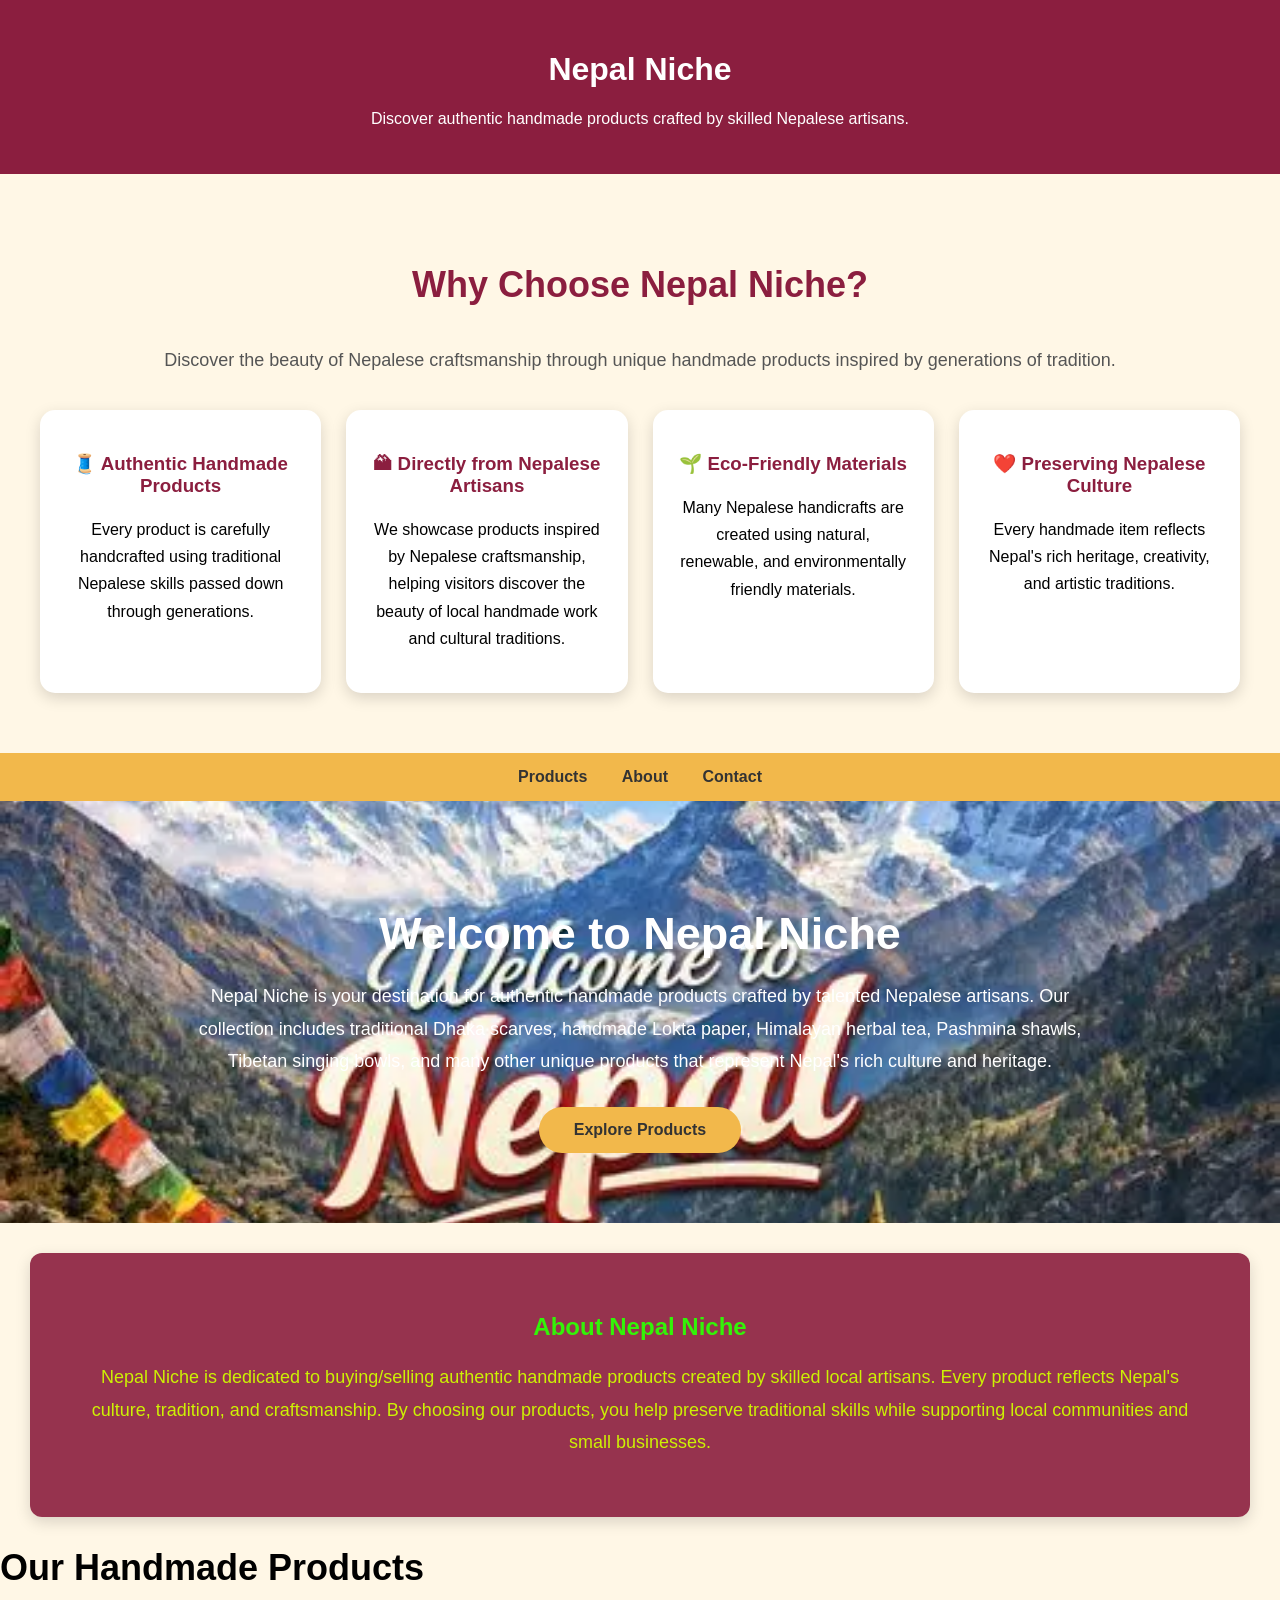
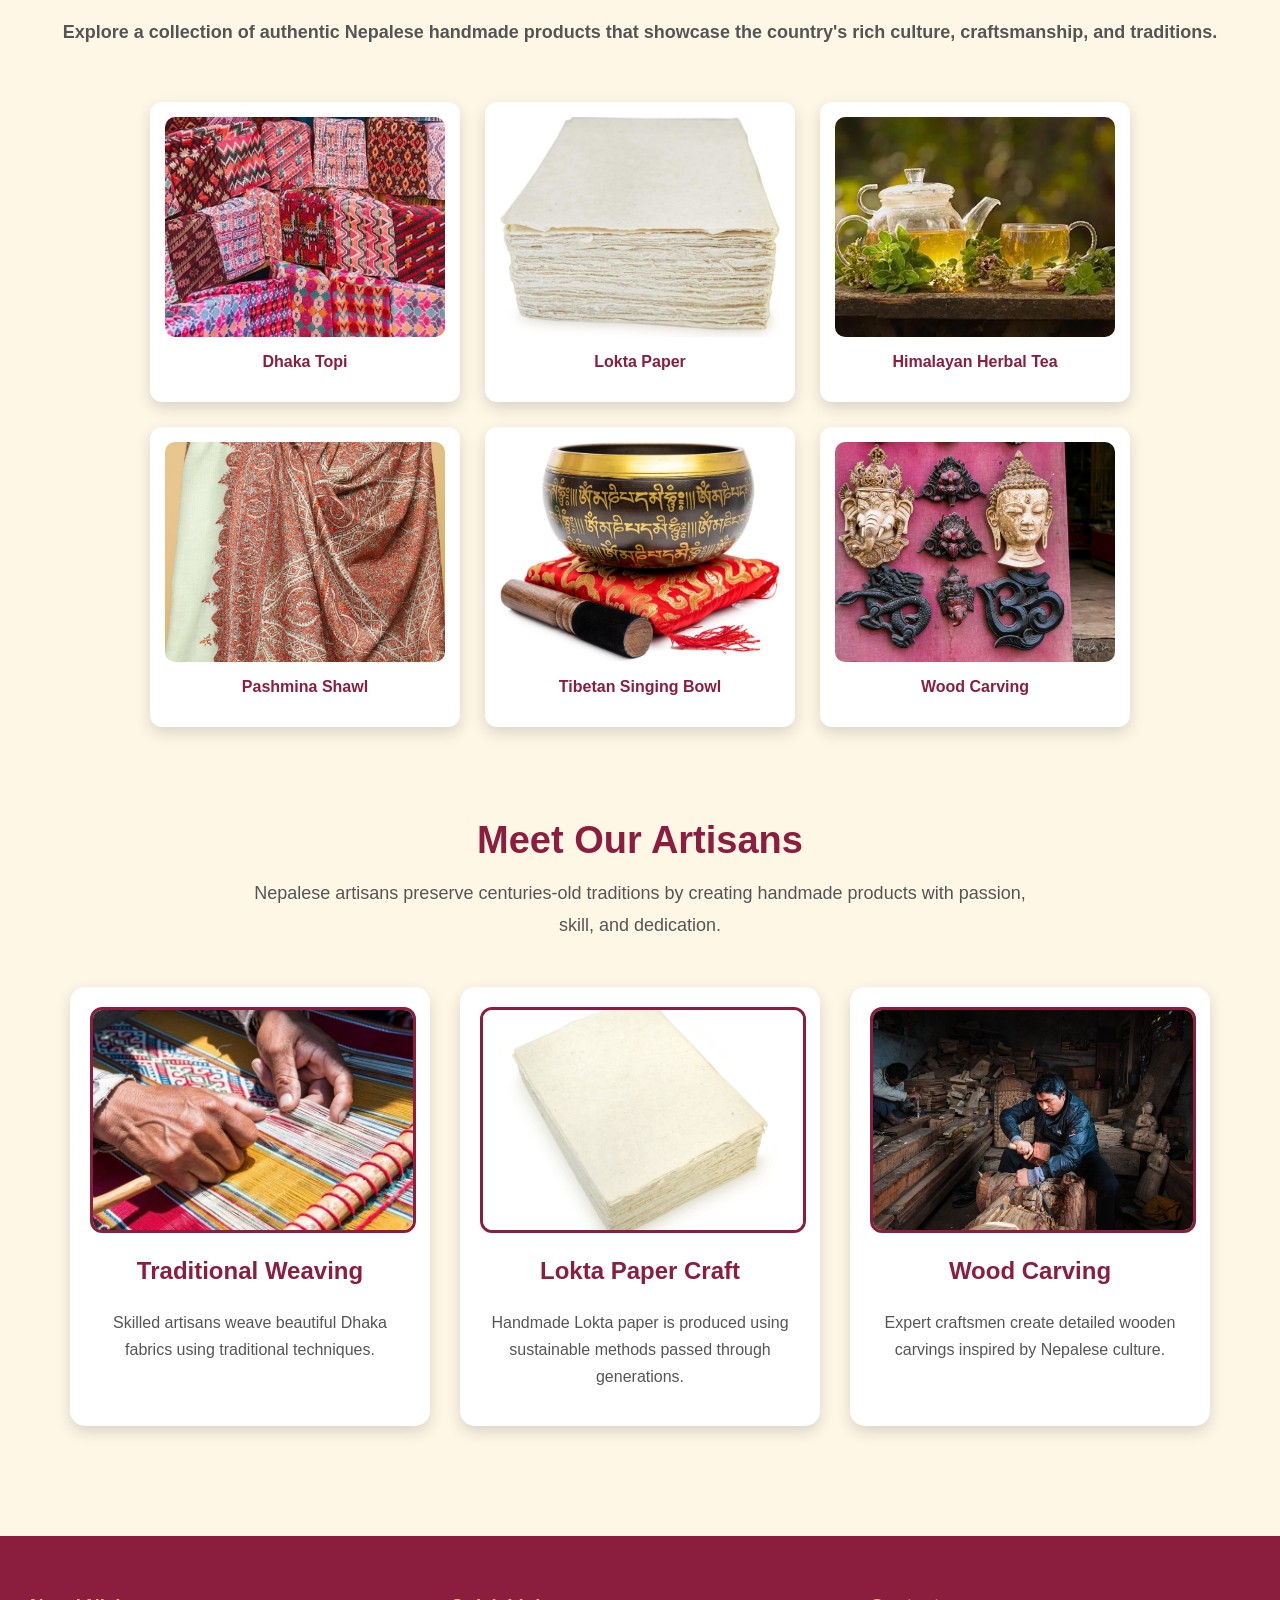
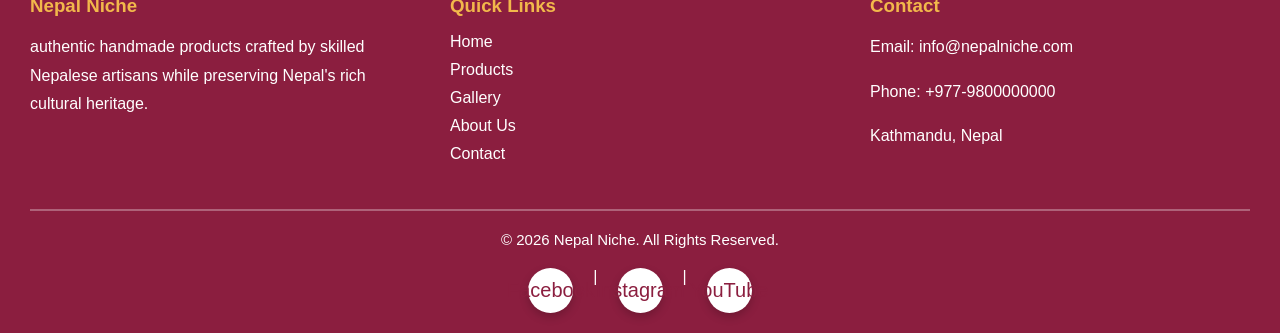
==== index.html @ 4e7a1657 "First version of Nepal Niche website" ====
<!-- Group Members: Adhikari Samir (M26W0842)
 Sunil Chaulagain (M26W)
 Babin Poudel(M26W)
 Sandip Poudel(M26W)
-->


<!DOCTYPE html>
<html lang="en">
<head>
  <meta charset="UTF-8">
  <meta name="viewport" content="width=device-width, initial-scale=1.0">
  <title> Niche Nepal |Explore Our Handmade Collection</title>
  <link rel="stylesheet" href="style.css">
</head>
<body>

  <header>

    <h1>Nepal Niche</h1>

    <p>
        Discover authentic handmade products crafted by skilled Nepalese artisans.
    </p>

</header>
<section class="why-choose">

    <h2>Why Choose Nepal Niche?</h2>

<p class="subtitle">
    Discover the beauty of Nepalese craftsmanship through unique handmade products inspired by generations of tradition.
</p>

    <div class="features">

        <div class="feature-card">
            <h3>🧵 Authentic Handmade Products</h3>
            <p>
                Every product is carefully handcrafted using traditional
                Nepalese skills passed down through generations.
            </p>
        </div>

        <div class="feature-card">
            <h3>🏔 Directly from Nepalese Artisans</h3>
            <p>
                We showcase products inspired by Nepalese craftsmanship,
                helping visitors discover the beauty of local handmade work
                and cultural traditions.
            </p>
        </div>

        <div class="feature-card">
            <h3>🌱 Eco-Friendly Materials</h3>
            <p>
                Many Nepalese handicrafts are created using natural,
                renewable, and environmentally friendly materials.
            </p>
        </div>

        <div class="feature-card">
            <h3>❤️ Preserving Nepalese Culture</h3>
            <p>
                Every handmade item reflects Nepal's rich heritage,
                creativity, and artistic traditions.
            </p>
        </div>

    </div>

</section>

  <nav>
    <a href="#products">Products</a>
    <a href="#about">About</a>
    <a href="#contact">Contact</a>
  </nav>
  <section class="hero">

    <div class="hero-text">
        <h1>Welcome to Nepal Niche</h1>

        <p>
            Nepal Niche is your destination for authentic handmade products
            crafted by talented Nepalese artisans. Our collection includes
            traditional Dhaka scarves, handmade Lokta paper, Himalayan herbal
            tea, Pashmina shawls, Tibetan singing bowls, and many other unique
            products that represent Nepal's rich culture and heritage.
        </p>

        <a href="#gallery" class="btn">Explore Products</a>

    </div>

</section>
<section class="about">

    <h2>About Nepal Niche</h2>

    <p>
        Nepal Niche is dedicated to buying/selling authentic handmade products
        created by skilled local artisans. Every product reflects Nepal's
        culture, tradition, and craftsmanship. By choosing our products,
        you help preserve traditional skills while supporting local
        communities and small businesses.
    </p>

</section>
  <section id="gallery">
    <h2><section class="products">

    <h2>Our Handmade Products</h2>

    <p class="subtitle">
        Explore a collection of authentic Nepalese handmade products that showcase the country's rich culture, craftsmanship, and traditions.
    </p>

    <!-- Product Cards -->

</section>
</h2>

    <div class="gallery">

       <div class="gallery">

    <div class="gallery-item">
        <img src="images/dhaka topi.jpg" alt="Dhaka Topi">
        <p>Dhaka Topi</p>
    </div>

    <div class="gallery-item">
        <img src="images/Lokta.jpg" alt="Lokta Paper">
        <p>Lokta Paper</p>
    </div>

    <div class="gallery-item">
        <img src="images/tea.jpg" alt="Herbal Tea">
        <p>Himalayan Herbal Tea</p>
    </div>

    <div class="gallery-item">
        <img src="images/pasmina.jpg" alt="Pashmina Shawl">
        <p>Pashmina Shawl</p>
    </div>

    <div class="gallery-item">
        <img src="images/bowl.jpg" alt="Singing Bowl">
        <p>Tibetan Singing Bowl</p>
    </div>

    <div class="gallery-item">
        <img src="images/wood.jpg" alt="Wood Carving">
        <p>Wood Carving</p>
    </div>

</div>

    </div>
</section>
<section class="artisans">

    <h2>Meet Our Artisans</h2>

    <p class="subtitle">
        Nepalese artisans preserve centuries-old traditions by creating handmade products with passion, skill, and dedication.
    </p>

    <div class="artisan-container">

        <div class="artisan-card">
           <img src="images/weaving.jpg" alt="Nepalese Artisan">
            <h3>Traditional Weaving</h3>
            <p>Skilled artisans weave beautiful Dhaka fabrics using traditional techniques.</p>
        </div>

        <div class="artisan-card">
            <img src="images/lokta1.jpg" alt="Lokta Paper Maker">
            <h3>Lokta Paper Craft</h3>
            <p>Handmade Lokta paper is produced using sustainable methods passed through generations.</p>
        </div>

        <div class="artisan-card">
            <img src="images/crafting1.jpg" alt="Wood Carving">
            <h3>Wood Carving</h3>
            <p>Expert craftsmen create detailed wooden carvings inspired by Nepalese culture.</p>
        </div>

    </div>

</section>
<footer>

    <div class="footer-container">

        <div class="footer-section">
            <h3>Nepal Niche</h3>
            <p>
                authentic handmade products crafted by skilled
                Nepalese artisans while preserving Nepal's rich cultural
                heritage.
            </p>
        </div>

        <div class="footer-section">
            <h3>Quick Links</h3>

            <ul>
                <li><a href="index.html">Home</a></li>
                <li><a href="products.html">Products</a></li>
                <li><a href="gallery.html">Gallery</a></li>
                <li><a href="about.html">About Us</a></li>
                <li><a href="contact.html">Contact</a></li>
            </ul>

        </div>

        <div class="footer-section">
            <h3>Contact</h3>

            <p>Email: info@nepalniche.com</p>
            <p>Phone: +977-9800000000</p>
            <p>Kathmandu, Nepal</p>

        </div>

    </div>

    <hr>

    <p class="copyright">
        © 2026 Nepal Niche. All Rights Reserved.
    </p>
    <div class="social-icons">
    <a href="#">Facebook</a> |
    <a href="#">Instagram</a> |
    <a href="#">YouTube</a>
</div>

</footer>

</body>
</html>
---- style.css ----
body {
  margin: 0;
  font-family: Arial, sans-serif;
  background-color: #fff7e6;
}

header {
  background-color: #8b1e3f;
  color: white;
  text-align: center;
  padding: 30px;
}

nav {
  background-color: #f2b84b;
  text-align: center;
  padding: 15px;
}

nav a {
  color: #333333;
  margin: 15px;
  text-decoration: none;
  font-weight: bold;
}
.gallery {
    display: flex;
    flex-wrap: wrap;
    justify-content: center;
    gap: 25px;
    margin-top: 20px;
}

.gallery-item {
    width: 280px;
    background: white;
    border-radius: 12px;
    padding: 15px;
    text-align: center;
    box-shadow: 0 6px 15px rgba(0,0,0,0.15);
    transition: transform 0.3s;
}

.gallery-item:hover {
    transform: translateY(-8px);
}

.gallery-item img {

    width: 100%;
    height: 220px;
    object-fit: cover;
    border-radius: 10px;
    object-fit: cover;

}

.gallery-item p {
    margin-top: 12px;
    font-weight: bold;
    color: #8b1e3f;
}
/* ================= FOOTER ================= */

footer{
    background:#8b1e3f;
    color:white;
    margin-top:50px;
    padding:40px 30px 20px;
}

.footer-container{
    display:flex;
    justify-content:space-between;
    flex-wrap:wrap;
    gap:40px;
}

.footer-section{
    flex:1;
    min-width:250px;
}

.footer-section h3{
    color:#f2b84b;
    margin-bottom:15px;
}

.footer-section p{
    line-height:1.8;
}

.footer-section ul{
    list-style:none;
    padding:0;
}

.footer-section ul li{
    margin-bottom:10px;
}

.footer-section ul li a{
    color:white;
    text-decoration:none;
}

.footer-section ul li a:hover{
    color:#f2b84b;
}

footer hr{
    border:1px solid rgba(255,255,255,.3);
    margin:30px 0 20px;
}

.copyright{
    text-align:center;
    font-size:15px;
}
/* Social Icons */

.social-icons{
    margin-top:20px;
    display:flex;
    justify-content:center;
    gap:20px;
}

.social-icons a{
    width:45px;
    height:45px;
    background:white;
    color:#8b1e3f;
    display:flex;
    align-items:center;
    justify-content:center;
    border-radius:50%;
    text-decoration:none;
    font-size:20px;
    box-shadow:0 4px 10px rgba(0,0,0,0.2);
    transition:0.3s ease;
}

.social-icons a:hover{
    background:#f2b84b;
    color:white;
    transform:translateY(-5px) scale(1.1);
}
.about{
    background-color:rgba(139,30,63,.9);
    background-size:cover;
    background-position:center;
    color:rgb(205, 241, 4);
    margin:30px;
    padding:40px;
    border-radius:12px;
    text-align:center;
    box-shadow:0 5px 15px rgba(0,0,0,.15);
}

.about h2{
    color:#33f308;
    margin-bottom:20px;
}

.about p{
    font-size:18px;
    line-height:1.8;
}
.hero{
    background-image: url('images/nepal.jpg');
    background-size: cover;
    background-position: center;
    color:white;
    text-align:center;
    padding:70px 30px;
}

.hero h1{
    font-size:45px;
    margin-bottom:20px;
}

.hero p{
    width:75%;
    margin:auto;
    line-height:1.8;
    font-size:18px;
}

.btn{
    display:inline-block;
    margin-top:30px;
    padding:14px 35px;
    background:#f2b84b;
    color:#333;
    text-decoration:none;
    border-radius:30px;
    font-weight:bold;
    transition:0.3s;
}

.btn:hover{
    background:white;
    color:#8b1e3f;
}
/* WHY CHOOSE */

.why-choose{

    padding:60px 40px;
    text-align:center;
    background:#fff7e6;

}

.why-choose h2{

    color:#8b1e3f;
    font-size:36px;
    margin-bottom:40px;

}

.features{

    display:grid;
    grid-template-columns:repeat(auto-fit,minmax(250px,1fr));
    gap:25px;

}

.feature-card{

    background:white;
    padding:25px;
    border-radius:15px;
    box-shadow:0 5px 15px rgba(0,0,0,.15);
    transition:.3s;

}

.feature-card:hover{

    transform:translateY(-8px);

}

.feature-card h3{

    color:#8b1e3f;

}

.feature-card p{

    line-height:1.7;

}
.subtitle{
    text-align: center;
    color: #555;
    font-size: 18px;
    margin-bottom: 35px;
    line-height: 1.6;
}
/* ===========================
   MEET OUR ARTISANS
=========================== */

.artisans {
    background-color: #fff7e6;
    padding: 60px 40px;
    text-align: center;
}

.artisans h2 {
    font-size: 38px;
    color: #8b1e3f;
    margin-bottom: 15px;
}

.artisans .subtitle {
    font-size: 18px;
    color: #555;
    max-width: 800px;
    margin: 0 auto 45px;
    line-height: 1.8;
}

.artisan-container {
    display: flex;
    justify-content: center;
    flex-wrap: wrap;
    gap: 30px;
}

.artisan-card {
    background: #ffffff;
    width: 320px;
    border-radius: 15px;
    padding: 20px;
    box-shadow: 0 6px 15px rgba(0, 0, 0, 0.15);
    transition: 0.3s ease;
}

.artisan-card:hover {
    transform: translateY(-8px);
    box-shadow: 0 10px 25px rgba(0, 0, 0, 0.25);
}

.artisan-card img {
    width: 100%;
    height: 220px;
    object-fit: cover;
    border-radius: 12px;
    border: 3px solid #8b1e3f;
}

.artisan-card h3 {
    margin-top: 20px;
    color: #8b1e3f;
    font-size: 24px;
}

.artisan-card p {
    margin-top: 12px;
    color: #555;
    line-height: 1.7;
    font-size: 16px;
}
.artisan-card img{

    .gallery-item img[src*="pasmina"] {
    object-fit: contain;
    background: white;
    }

.artisan-card {
    height: auto;
}

.artisan-card img {
    width:100%;
    height:220px;
    object-fit:cover;
    border-radius:10px;
    border:3px solid #8b1e3f;
}
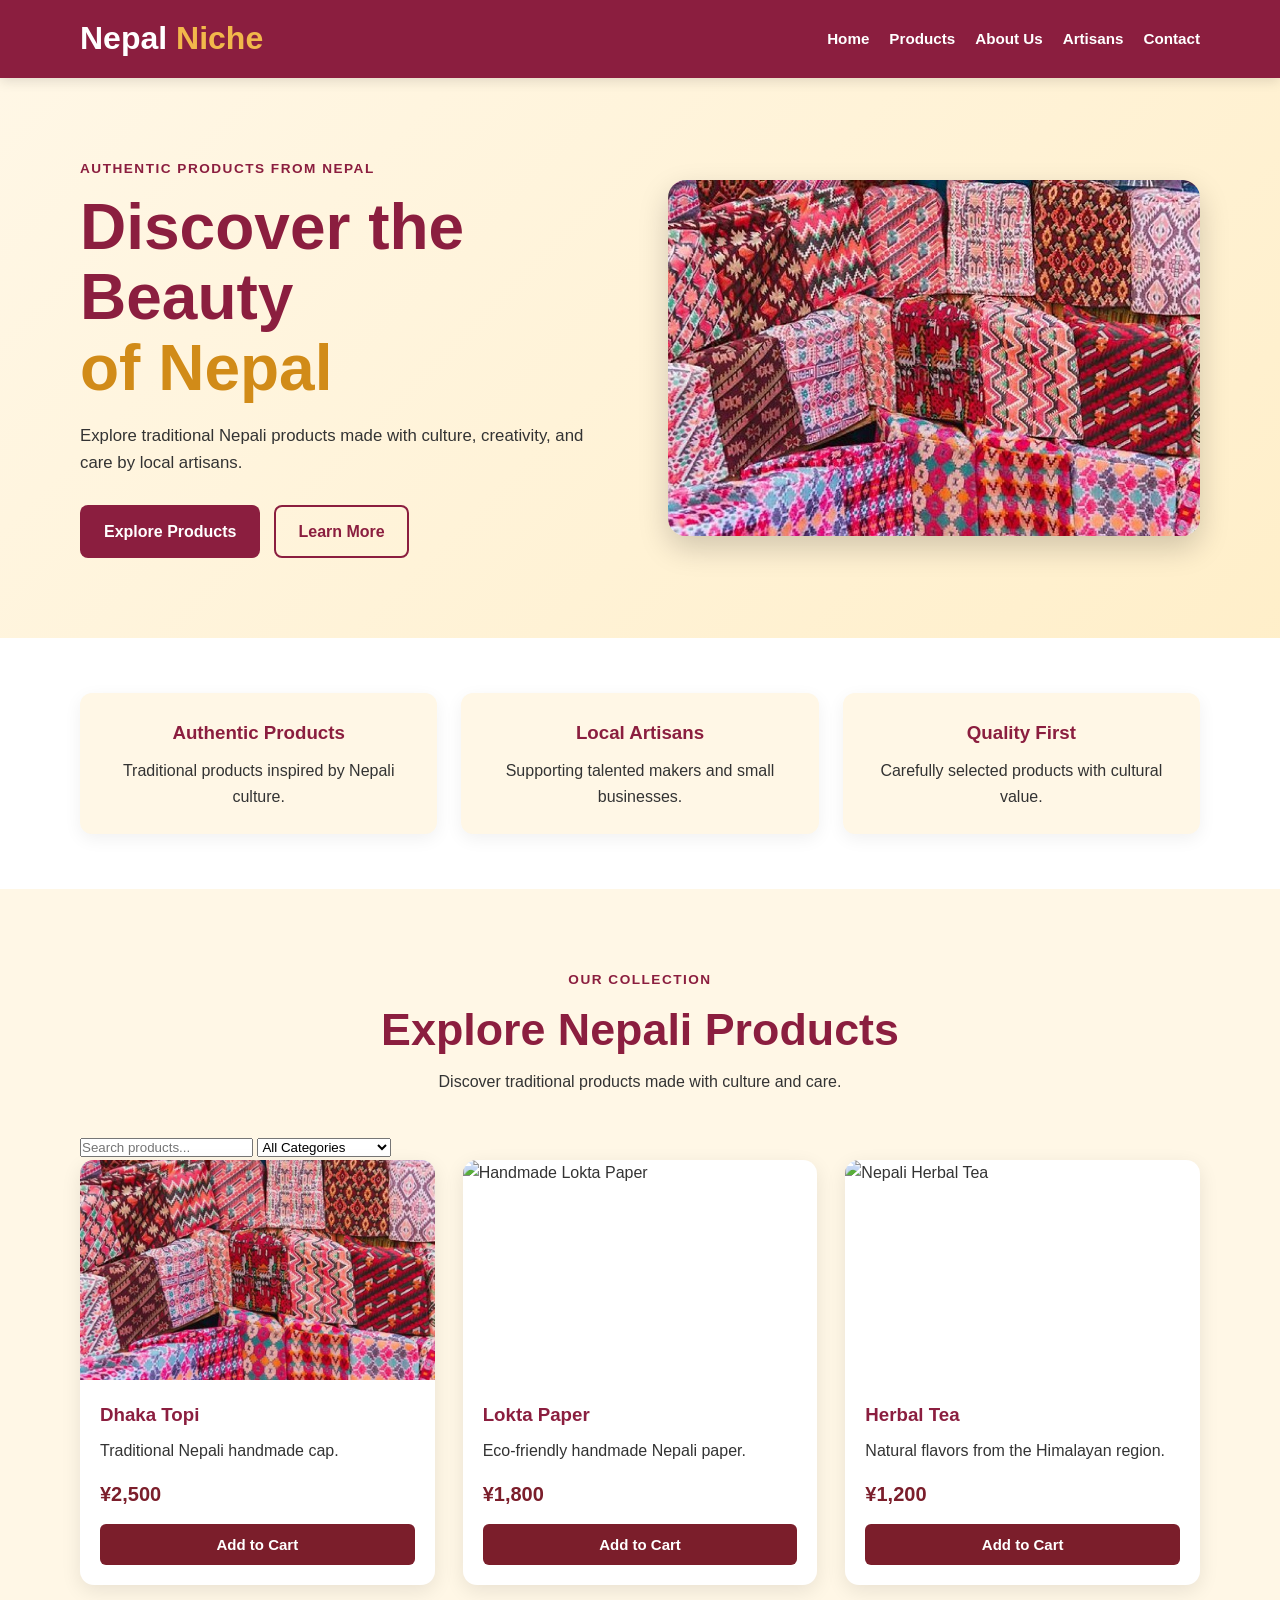
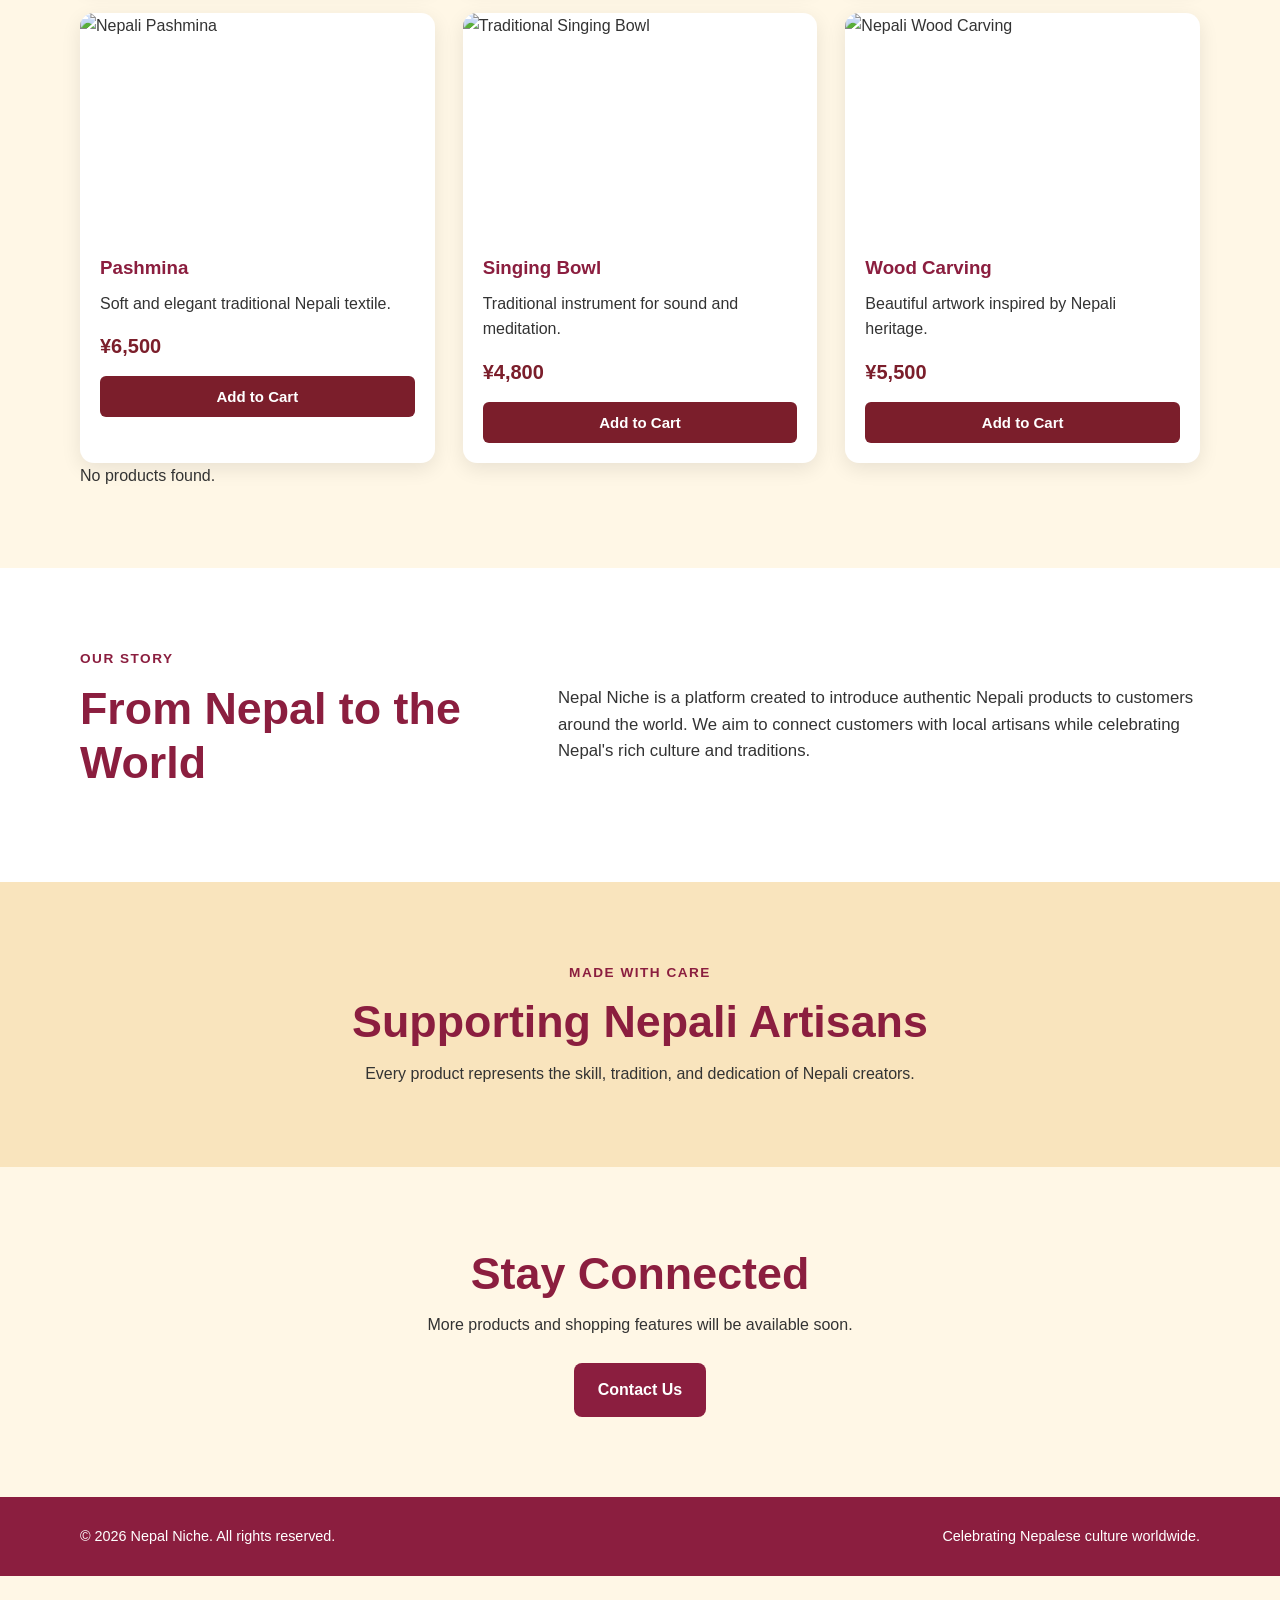
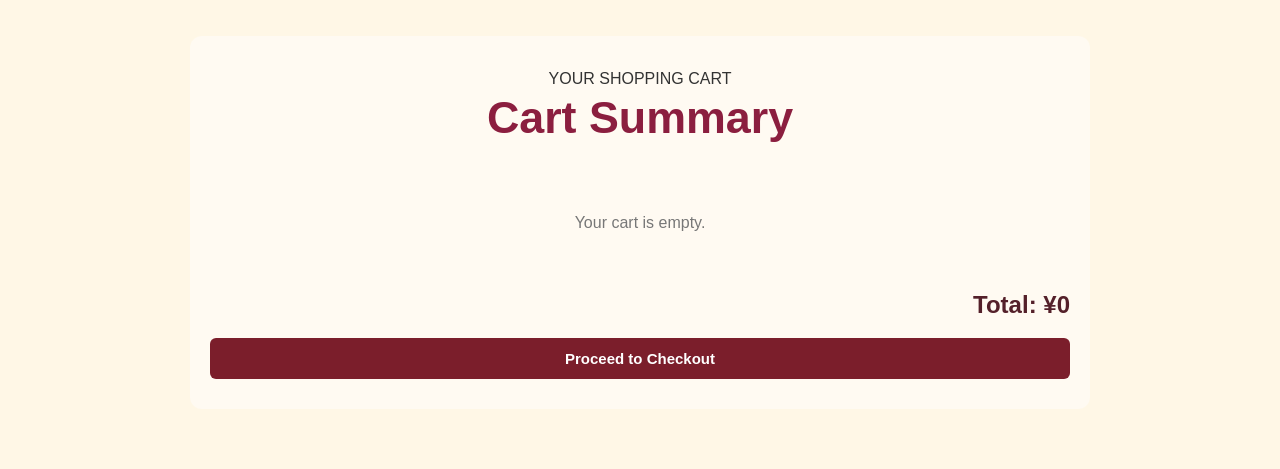
==== commit c315b507: "Save current Nepal Niche full-stack preparation and website prototype" ====
--- a/index.html
+++ b/index.html
@@ -1,244 +1,301 @@
-<!-- Group Members: Adhikari Samir (M26W0842)
- Sunil Chaulagain (M26W)
- Babin Poudel(M26W)
- Sandip Poudel(M26W)
--->
-
-
 <!DOCTYPE html>
 <html lang="en">
 <head>
-  <meta charset="UTF-8">
-  <meta name="viewport" content="width=device-width, initial-scale=1.0">
-  <title> Niche Nepal |Explore Our Handmade Collection</title>
-  <link rel="stylesheet" href="style.css">
+    <meta charset="UTF-8">
+    <meta name="viewport" content="width=device-width, initial-scale=1.0">
+
+    <title>Nepal Niche | Authentic Nepali Products</title>
+
+    <link rel="stylesheet" href="style.css">
 </head>
+
 <body>
 
-  <header>
-
-    <h1>Nepal Niche</h1>
-
-    <p>
-        Discover authentic handmade products crafted by skilled Nepalese artisans.
-    </p>
-
-</header>
-<section class="why-choose">
-
-    <h2>Why Choose Nepal Niche?</h2>
-
-<p class="subtitle">
-    Discover the beauty of Nepalese craftsmanship through unique handmade products inspired by generations of tradition.
-</p>
-
-    <div class="features">
-
-        <div class="feature-card">
-            <h3>🧵 Authentic Handmade Products</h3>
-            <p>
-                Every product is carefully handcrafted using traditional
-                Nepalese skills passed down through generations.
-            </p>
-        </div>
-
-        <div class="feature-card">
-            <h3>🏔 Directly from Nepalese Artisans</h3>
-            <p>
-                We showcase products inspired by Nepalese craftsmanship,
-                helping visitors discover the beauty of local handmade work
-                and cultural traditions.
-            </p>
-        </div>
-
-        <div class="feature-card">
-            <h3>🌱 Eco-Friendly Materials</h3>
-            <p>
-                Many Nepalese handicrafts are created using natural,
-                renewable, and environmentally friendly materials.
-            </p>
-        </div>
-
-        <div class="feature-card">
-            <h3>❤️ Preserving Nepalese Culture</h3>
-            <p>
-                Every handmade item reflects Nepal's rich heritage,
-                creativity, and artistic traditions.
-            </p>
-        </div>
-
-    </div>
-
-</section>
-
-  <nav>
-    <a href="#products">Products</a>
-    <a href="#about">About</a>
-    <a href="#contact">Contact</a>
-  </nav>
-  <section class="hero">
-
-    <div class="hero-text">
-        <h1>Welcome to Nepal Niche</h1>
-
-        <p>
-            Nepal Niche is your destination for authentic handmade products
-            crafted by talented Nepalese artisans. Our collection includes
-            traditional Dhaka scarves, handmade Lokta paper, Himalayan herbal
-            tea, Pashmina shawls, Tibetan singing bowls, and many other unique
-            products that represent Nepal's rich culture and heritage.
+    <!-- Header -->
+    <header class="site-header">
+        <div class="container header-content">
+
+            <a href="#home" class="logo">
+                Nepal <span>Niche</span>
+            </a>
+
+            <nav class="navbar">
+                <a href="#home">Home</a>
+                <a href="#products">Products</a>
+                <a href="#about">About Us</a>
+                <a href="#artisans">Artisans</a>
+                <a href="#contact">Contact</a>
+            </nav>
+
+        </div>
+    </header>
+
+    <!-- Hero Section -->
+    <section id="home" class="hero">
+        <div class="container hero-content">
+
+            <div class="hero-text">
+                <p class="eyebrow">Authentic Products From Nepal</p>
+
+                <h1>
+                    Discover the Beauty
+                    <span>of Nepal</span>
+                </h1>
+
+                <p>
+                    Explore traditional Nepali products made with culture,
+                    creativity, and care by local artisans.
+                </p>
+
+                <div class="hero-buttons">
+                    <a href="#products" class="btn primary-btn">
+                        Explore Products
+                    </a>
+
+                    <a href="#about" class="btn secondary-btn">
+                        Learn More
+                    </a>
+                </div>
+            </div>
+
+            <div class="hero-image">
+                <img src="images/dhaka topi.jpg" alt="Traditional Nepali Dhaka Topi">
+            </div>
+
+        </div>
+    </section>
+
+    <!-- Why Choose Us -->
+    <section class="features">
+        <div class="container features-grid">
+
+            <div class="feature-card">
+                <h3>Authentic Products</h3>
+                <p>Traditional products inspired by Nepali culture.</p>
+            </div>
+
+            <div class="feature-card">
+                <h3>Local Artisans</h3>
+                <p>Supporting talented makers and small businesses.</p>
+            </div>
+
+            <div class="feature-card">
+                <h3>Quality First</h3>
+                <p>Carefully selected products with cultural value.</p>
+            </div>
+
+        </div>
+    </section>
+
+    <!-- Products -->
+<section id="products" class="products-section">
+    <div class="container">
+
+        <div class="section-heading">
+            <p class="eyebrow">Our Collection</p>
+            <h2>Explore Nepali Products</h2>
+            <p>Discover traditional products made with culture and care.</p>
+        </div>
+
+        <div class="product-controls">
+            <input
+                type="search"
+                id="productSearch"
+                placeholder="Search products..."
+                aria-label="Search products"
+            >
+
+            <select id="categoryFilter" aria-label="Filter products by category">
+                <option value="all">All Categories</option>
+                <option value="fashion">Fashion</option>
+                <option value="paper">Paper & Stationery</option>
+                <option value="food">Food & Tea</option>
+                <option value="spiritual">Spiritual</option>
+                <option value="art">Art & Craft</option>
+            </select>
+        </div>
+
+        <div class="products-grid" id="productsGrid">
+
+            <article class="product-card" data-name="dhaka topi" data-category="fashion">
+                <img src="images/dhaka topi.jpg" alt="Traditional Nepali Dhaka Topi">
+                <div class="product-info">
+                    <h3>Dhaka Topi</h3>
+                    <p>Traditional Nepali handmade cap.</p>
+                    <strong class="price">¥2,500</strong>
+                    <button class="add-cart-btn"
+                            data-name="Dhaka Topi"
+                            data-price="2500">
+                        Add to Cart
+                    </button>
+                </div>
+            </article>
+
+            <article class="product-card" data-name="lokta paper" data-category="paper">
+                <img src="images/lokta paper.jpg" alt="Handmade Lokta Paper">
+                <div class="product-info">
+                    <h3>Lokta Paper</h3>
+                    <p>Eco-friendly handmade Nepali paper.</p>
+                    <strong class="price">¥1,800</strong>
+                    <button class="add-cart-btn"
+                            data-name="Lokta Paper"
+                            data-price="1800">
+                        Add to Cart
+                    </button>
+                </div>
+            </article>
+
+            <article class="product-card" data-name="herbal tea" data-category="food">
+                <img src="images/herbal tea.jpg" alt="Nepali Herbal Tea">
+                <div class="product-info">
+                    <h3>Herbal Tea</h3>
+                    <p>Natural flavors from the Himalayan region.</p>
+                    <strong class="price">¥1,200</strong>
+                    <button class="add-cart-btn"
+                            data-name="Herbal Tea"
+                            data-price="1200">
+                        Add to Cart
+                    </button>
+                </div>
+            </article>
+
+            <article class="product-card" data-name="pashmina" data-category="fashion">
+                <img src="images/pashmina.jpg" alt="Nepali Pashmina">
+                <div class="product-info">
+                    <h3>Pashmina</h3>
+                    <p>Soft and elegant traditional Nepali textile.</p>
+                    <strong class="price">¥6,500</strong>
+                    <button class="add-cart-btn"
+                            data-name="Pashmina"
+                            data-price="6500">
+                        Add to Cart
+                    </button>
+                </div>
+            </article>
+
+            <article class="product-card" data-name="singing bowl" data-category="spiritual">
+                <img src="images/singing bowl.jpg" alt="Traditional Singing Bowl">
+                <div class="product-info">
+                    <h3>Singing Bowl</h3>
+                    <p>Traditional instrument for sound and meditation.</p>
+                    <strong class="price">¥4,800</strong>
+                    <button class="add-cart-btn"
+                            data-name="Singing Bowl"
+                            data-price="4800">
+                        Add to Cart
+                    </button>
+                </div>
+            </article>
+
+            <article class="product-card" data-name="wood carving" data-category="art">
+                <img src="images/wood carving.jpg" alt="Nepali Wood Carving">
+                <div class="product-info">
+                    <h3>Wood Carving</h3>
+                    <p>Beautiful artwork inspired by Nepali heritage.</p>
+                    <strong class="price">¥5,500</strong>
+                    <button class="add-cart-btn"
+                            data-name="Wood Carving"
+                            data-price="5500">
+                        Add to Cart
+                    </button>
+                </div>
+            </article>
+
+        </div>
+
+        <p id="noProductsMessage" class="no-products-message">
+            No products found.
         </p>
-
-        <a href="#gallery" class="btn">Explore Products</a>
-
-    </div>
-
-</section>
-<section class="about">
-
-    <h2>About Nepal Niche</h2>
-
-    <p>
-        Nepal Niche is dedicated to buying/selling authentic handmade products
-        created by skilled local artisans. Every product reflects Nepal's
-        culture, tradition, and craftsmanship. By choosing our products,
-        you help preserve traditional skills while supporting local
-        communities and small businesses.
-    </p>
-
-</section>
-  <section id="gallery">
-    <h2><section class="products">
-
-    <h2>Our Handmade Products</h2>
-
-    <p class="subtitle">
-        Explore a collection of authentic Nepalese handmade products that showcase the country's rich culture, craftsmanship, and traditions.
-    </p>
-
-    <!-- Product Cards -->
-
-</section>
-</h2>
-
-    <div class="gallery">
-
-       <div class="gallery">
-
-    <div class="gallery-item">
-        <img src="images/dhaka topi.jpg" alt="Dhaka Topi">
-        <p>Dhaka Topi</p>
-    </div>
-
-    <div class="gallery-item">
-        <img src="images/Lokta.jpg" alt="Lokta Paper">
-        <p>Lokta Paper</p>
-    </div>
-
-    <div class="gallery-item">
-        <img src="images/tea.jpg" alt="Herbal Tea">
-        <p>Himalayan Herbal Tea</p>
-    </div>
-
-    <div class="gallery-item">
-        <img src="images/pasmina.jpg" alt="Pashmina Shawl">
-        <p>Pashmina Shawl</p>
-    </div>
-
-    <div class="gallery-item">
-        <img src="images/bowl.jpg" alt="Singing Bowl">
-        <p>Tibetan Singing Bowl</p>
-    </div>
-
-    <div class="gallery-item">
-        <img src="images/wood.jpg" alt="Wood Carving">
-        <p>Wood Carving</p>
-    </div>
-
-</div>
 
     </div>
 </section>
-<section class="artisans">
-
-    <h2>Meet Our Artisans</h2>
-
-    <p class="subtitle">
-        Nepalese artisans preserve centuries-old traditions by creating handmade products with passion, skill, and dedication.
-    </p>
-
-    <div class="artisan-container">
-
-        <div class="artisan-card">
-           <img src="images/weaving.jpg" alt="Nepalese Artisan">
-            <h3>Traditional Weaving</h3>
-            <p>Skilled artisans weave beautiful Dhaka fabrics using traditional techniques.</p>
-        </div>
-
-        <div class="artisan-card">
-            <img src="images/lokta1.jpg" alt="Lokta Paper Maker">
-            <h3>Lokta Paper Craft</h3>
-            <p>Handmade Lokta paper is produced using sustainable methods passed through generations.</p>
-        </div>
-
-        <div class="artisan-card">
-            <img src="images/crafting1.jpg" alt="Wood Carving">
-            <h3>Wood Carving</h3>
-            <p>Expert craftsmen create detailed wooden carvings inspired by Nepalese culture.</p>
-        </div>
-
+
+<!-- About -->
+    <section id="about" class="about-section">
+        <div class="container about-content">
+
+            <div>
+                <p class="eyebrow">Our Story</p>
+                <h2>From Nepal to the World</h2>
+            </div>
+
+            <p>
+                Nepal Niche is a platform created to introduce authentic
+                Nepali products to customers around the world. We aim to
+                connect customers with local artisans while celebrating
+                Nepal's rich culture and traditions.
+            </p>
+
+        </div>
+    </section>
+
+    <!-- Artisans -->
+    <section id="artisans" class="artisans-section">
+        <div class="container section-heading">
+
+            <p class="eyebrow">Made With Care</p>
+
+            <h2>Supporting Nepali Artisans</h2>
+
+            <p>
+                Every product represents the skill, tradition, and dedication
+                of Nepali creators.
+            </p>
+
+        </div>
+    </section>
+
+    <!-- Contact -->
+    <section id="contact" class="contact-section">
+        <div class="container">
+
+            <h2>Stay Connected</h2>
+
+            <p>
+                More products and shopping features will be available soon.
+            </p>
+
+            <a href="mailto:hello@nepalniche.com" class="btn primary-btn">
+                Contact Us
+            </a>
+
+        </div>
+    </section>
+
+    <!-- Footer -->
+    <footer class="site-footer">
+        <div class="container footer-content">
+
+            <p>
+                © 2026 Nepal Niche. All rights reserved.
+            </p>
+
+            <p>
+                Celebrating Nepalese culture worldwide.
+            </p>
+
+        </div>
+    </footer>
+
+
+<section class="cart-section" id="cart">
+    <div class="section-heading">
+        <p class="section-label">YOUR SHOPPING CART</p>
+        <h2>Cart Summary</h2>
     </div>
 
+    <div id="cart-items">
+        <p class="empty-cart">Your cart is empty.</p>
+    </div>
+
+    <div class="cart-summary">
+        <h3>Total: <span id="cart-total">¥0</span></h3>
+        <button id="checkout-btn" class="checkout-btn">
+            Proceed to Checkout
+        </button>
+    </div>
 </section>
-<footer>
-
-    <div class="footer-container">
-
-        <div class="footer-section">
-            <h3>Nepal Niche</h3>
-            <p>
-                authentic handmade products crafted by skilled
-                Nepalese artisans while preserving Nepal's rich cultural
-                heritage.
-            </p>
-        </div>
-
-        <div class="footer-section">
-            <h3>Quick Links</h3>
-
-            <ul>
-                <li><a href="index.html">Home</a></li>
-                <li><a href="products.html">Products</a></li>
-                <li><a href="gallery.html">Gallery</a></li>
-                <li><a href="about.html">About Us</a></li>
-                <li><a href="contact.html">Contact</a></li>
-            </ul>
-
-        </div>
-
-        <div class="footer-section">
-            <h3>Contact</h3>
-
-            <p>Email: info@nepalniche.com</p>
-            <p>Phone: +977-9800000000</p>
-            <p>Kathmandu, Nepal</p>
-
-        </div>
-
-    </div>
-
-    <hr>
-
-    <p class="copyright">
-        © 2026 Nepal Niche. All Rights Reserved.
-    </p>
-    <div class="social-icons">
-    <a href="#">Facebook</a> |
-    <a href="#">Instagram</a> |
-    <a href="#">YouTube</a>
-</div>
-
-</footer>
-
+
+<script src="script.js"></script>
 </body>
 </html>
--- a/style.css
+++ b/style.css
@@ -1,349 +1,656 @@
+/* =========================
+   Global Settings
+========================= */
+
+* {
+    margin: 0;
+    padding: 0;
+    box-sizing: border-box;
+}
+
+html {
+    scroll-behavior: smooth;
+    scroll-padding-top: 90px;
+}
+
 body {
-  margin: 0;
-  font-family: Arial, sans-serif;
-  background-color: #fff7e6;
-}
-
-header {
-  background-color: #8b1e3f;
-  color: white;
-  text-align: center;
-  padding: 30px;
-}
-
-nav {
-  background-color: #f2b84b;
-  text-align: center;
-  padding: 15px;
-}
-
-nav a {
-  color: #333333;
-  margin: 15px;
-  text-decoration: none;
-  font-weight: bold;
-}
-.gallery {
+    font-family: Arial, Helvetica, sans-serif;
+    background: #fff7e6;
+    color: #333;
+    line-height: 1.6;
+    overflow-x: hidden;
+}
+
+img {
+    display: block;
+    max-width: 100%;
+}
+
+a {
+    color: inherit;
+    text-decoration: none;
+}
+
+.container {
+    width: min(1120px, 92%);
+    margin: 0 auto;
+}
+
+/* =========================
+   Header
+========================= */
+
+.site-header {
+    position: sticky;
+    top: 0;
+    z-index: 1000;
+    background: #8b1e3f;
+    color: white;
+    box-shadow: 0 3px 12px rgba(0, 0, 0, 0.12);
+}
+
+.header-content {
+    min-height: 78px;
+    display: flex;
+    align-items: center;
+    justify-content: space-between;
+    gap: 25px;
+}
+
+.logo {
+    font-size: clamp(1.4rem, 3vw, 2rem);
+    font-weight: 800;
+    white-space: nowrap;
+}
+
+.logo span {
+    color: #f2b84b;
+}
+
+.navbar {
+    display: flex;
+    align-items: center;
+    justify-content: flex-end;
+    flex-wrap: wrap;
+    gap: 20px;
+}
+
+.navbar a {
+    font-size: 0.95rem;
+    font-weight: 600;
+    transition: color 0.25s ease;
+}
+
+.navbar a:hover {
+    color: #f2b84b;
+}
+
+/* =========================
+   Hero
+========================= */
+
+.hero {
+    padding: 80px 0;
+    background:
+        linear-gradient(
+            135deg,
+            rgba(255, 247, 230, 0.96),
+            rgba(255, 238, 199, 0.92)
+        );
+}
+
+.hero-content {
+    display: grid;
+    grid-template-columns: 1fr 1fr;
+    align-items: center;
+    gap: 55px;
+}
+
+.eyebrow {
+    margin-bottom: 12px;
+    color: #8b1e3f;
+    font-size: 0.85rem;
+    font-weight: 800;
+    letter-spacing: 1.5px;
+    text-transform: uppercase;
+}
+
+.hero h1 {
+    margin-bottom: 20px;
+    color: #8b1e3f;
+    font-size: clamp(2.2rem, 5vw, 4.5rem);
+    line-height: 1.1;
+}
+
+.hero h1 span {
+    display: block;
+    color: #d18b18;
+}
+
+.hero p:not(.eyebrow) {
+    max-width: 520px;
+    margin-bottom: 28px;
+    font-size: 1.05rem;
+}
+
+.hero-buttons {
     display: flex;
     flex-wrap: wrap;
-    justify-content: center;
-    gap: 25px;
-    margin-top: 20px;
-}
-
-.gallery-item {
-    width: 280px;
+    gap: 14px;
+}
+
+.btn {
+    display: inline-block;
+    padding: 12px 22px;
+    border: 2px solid transparent;
+    border-radius: 8px;
+    font-weight: 700;
+    text-align: center;
+    transition:
+        transform 0.25s ease,
+        background 0.25s ease,
+        color 0.25s ease;
+}
+
+.btn:hover {
+    transform: translateY(-3px);
+}
+
+.primary-btn {
+    background: #8b1e3f;
+    color: white;
+}
+
+.primary-btn:hover {
+    background: #6f1631;
+}
+
+.secondary-btn {
+    border-color: #8b1e3f;
+    color: #8b1e3f;
+}
+
+.secondary-btn:hover {
+    background: #8b1e3f;
+    color: white;
+}
+
+.hero-image img {
+    width: 100%;
+    max-height: 460px;
+    object-fit: cover;
+    border-radius: 18px;
+    box-shadow: 0 12px 30px rgba(0, 0, 0, 0.18);
+}
+
+/* =========================
+   Features
+========================= */
+
+.features {
+    padding: 55px 0;
     background: white;
+}
+
+.features-grid {
+    display: grid;
+    grid-template-columns: repeat(3, 1fr);
+    gap: 24px;
+}
+
+.feature-card {
+    padding: 25px;
     border-radius: 12px;
-    padding: 15px;
+    background: #fff7e6;
     text-align: center;
-    box-shadow: 0 6px 15px rgba(0,0,0,0.15);
-    transition: transform 0.3s;
-}
-
-.gallery-item:hover {
-    transform: translateY(-8px);
-}
-
-.gallery-item img {
-
+    box-shadow: 0 5px 18px rgba(0, 0, 0, 0.06);
+}
+
+.feature-card h3 {
+    margin-bottom: 10px;
+    color: #8b1e3f;
+}
+
+/* =========================
+   Sections
+========================= */
+
+.products-section,
+.about-section,
+.artisans-section,
+.contact-section {
+    padding: 80px 0;
+}
+
+.section-heading {
+    margin-bottom: 40px;
+    text-align: center;
+}
+
+.section-heading h2,
+.about-section h2,
+.contact-section h2 {
+    margin-bottom: 12px;
+    color: #8b1e3f;
+    font-size: clamp(1.8rem, 4vw, 2.8rem);
+    line-height: 1.2;
+}
+
+/* =========================
+   Products
+========================= */
+
+.products-section {
+    background: #fff7e6;
+}
+
+.products-grid {
+    display: grid;
+    grid-template-columns: repeat(3, 1fr);
+    gap: 28px;
+}
+
+.product-card {
+    overflow: hidden;
+    border-radius: 14px;
+    background: white;
+    box-shadow: 0 6px 20px rgba(0, 0, 0, 0.09);
+    transition:
+        transform 0.25s ease,
+        box-shadow 0.25s ease;
+}
+
+.product-card:hover {
+    transform: translateY(-6px);
+    box-shadow: 0 12px 28px rgba(0, 0, 0, 0.14);
+}
+
+.product-card img {
     width: 100%;
     height: 220px;
     object-fit: cover;
-    border-radius: 10px;
-    object-fit: cover;
-
-}
-
-.gallery-item p {
-    margin-top: 12px;
-    font-weight: bold;
+}
+
+.product-info {
+    padding: 20px;
+}
+
+.product-info h3 {
+    margin-bottom: 8px;
     color: #8b1e3f;
 }
-/* ================= FOOTER ================= */
-
-footer{
-    background:#8b1e3f;
-    color:white;
-    margin-top:50px;
-    padding:40px 30px 20px;
-}
-
-.footer-container{
-    display:flex;
-    justify-content:space-between;
-    flex-wrap:wrap;
-    gap:40px;
-}
-
-.footer-section{
-    flex:1;
-    min-width:250px;
-}
-
-.footer-section h3{
-    color:#f2b84b;
-    margin-bottom:15px;
-}
-
-.footer-section p{
-    line-height:1.8;
-}
-
-.footer-section ul{
-    list-style:none;
-    padding:0;
-}
-
-.footer-section ul li{
-    margin-bottom:10px;
-}
-
-.footer-section ul li a{
-    color:white;
-    text-decoration:none;
-}
-
-.footer-section ul li a:hover{
-    color:#f2b84b;
-}
-
-footer hr{
-    border:1px solid rgba(255,255,255,.3);
-    margin:30px 0 20px;
-}
-
-.copyright{
-    text-align:center;
-    font-size:15px;
-}
-/* Social Icons */
-
-.social-icons{
-    margin-top:20px;
-    display:flex;
-    justify-content:center;
-    gap:20px;
-}
-
-.social-icons a{
-    width:45px;
-    height:45px;
-    background:white;
-    color:#8b1e3f;
-    display:flex;
-    align-items:center;
-    justify-content:center;
-    border-radius:50%;
-    text-decoration:none;
-    font-size:20px;
-    box-shadow:0 4px 10px rgba(0,0,0,0.2);
-    transition:0.3s ease;
-}
-
-.social-icons a:hover{
-    background:#f2b84b;
-    color:white;
-    transform:translateY(-5px) scale(1.1);
-}
-.about{
-    background-color:rgba(139,30,63,.9);
-    background-size:cover;
-    background-position:center;
-    color:rgb(205, 241, 4);
-    margin:30px;
-    padding:40px;
-    border-radius:12px;
-    text-align:center;
-    box-shadow:0 5px 15px rgba(0,0,0,.15);
-}
-
-.about h2{
-    color:#33f308;
-    margin-bottom:20px;
-}
-
-.about p{
-    font-size:18px;
-    line-height:1.8;
-}
-.hero{
-    background-image: url('images/nepal.jpg');
-    background-size: cover;
-    background-position: center;
-    color:white;
-    text-align:center;
-    padding:70px 30px;
-}
-
-.hero h1{
-    font-size:45px;
-    margin-bottom:20px;
-}
-
-.hero p{
-    width:75%;
-    margin:auto;
-    line-height:1.8;
-    font-size:18px;
-}
-
-.btn{
-    display:inline-block;
-    margin-top:30px;
-    padding:14px 35px;
-    background:#f2b84b;
-    color:#333;
-    text-decoration:none;
-    border-radius:30px;
-    font-weight:bold;
-    transition:0.3s;
-}
-
-.btn:hover{
-    background:white;
-    color:#8b1e3f;
-}
-/* WHY CHOOSE */
-
-.why-choose{
-
-    padding:60px 40px;
-    text-align:center;
-    background:#fff7e6;
-
-}
-
-.why-choose h2{
-
-    color:#8b1e3f;
-    font-size:36px;
-    margin-bottom:40px;
-
-}
-
-.features{
-
-    display:grid;
-    grid-template-columns:repeat(auto-fit,minmax(250px,1fr));
-    gap:25px;
-
-}
-
-.feature-card{
-
-    background:white;
-    padding:25px;
-    border-radius:15px;
-    box-shadow:0 5px 15px rgba(0,0,0,.15);
-    transition:.3s;
-
-}
-
-.feature-card:hover{
-
-    transform:translateY(-8px);
-
-}
-
-.feature-card h3{
-
-    color:#8b1e3f;
-
-}
-
-.feature-card p{
-
-    line-height:1.7;
-
-}
-.subtitle{
+
+.product-info p {
+    margin-bottom: 14px;
+}
+
+.product-label {
+    display: inline-block;
+    padding: 5px 10px;
+    border-radius: 20px;
+    background: #f2b84b;
+    color: #4b2b00;
+    font-size: 0.8rem;
+    font-weight: 700;
+}
+
+/* =========================
+   About
+========================= */
+
+.about-section {
+    background: white;
+}
+
+.about-content {
+    display: grid;
+    grid-template-columns: 0.8fr 1.2fr;
+    align-items: center;
+    gap: 50px;
+}
+
+.about-content p:last-child {
+    font-size: 1.05rem;
+}
+
+/* =========================
+   Artisans
+========================= */
+
+.artisans-section {
+    background: #f9e4bd;
     text-align: center;
-    color: #555;
-    font-size: 18px;
-    margin-bottom: 35px;
-    line-height: 1.6;
-}
-/* ===========================
-   MEET OUR ARTISANS
-=========================== */
-
-.artisans {
-    background-color: #fff7e6;
-    padding: 60px 40px;
+}
+
+.artisans-section .section-heading {
+    margin-bottom: 0;
+}
+
+/* =========================
+   Contact
+========================= */
+
+.contact-section {
+    background: #fff7e6;
     text-align: center;
 }
 
-.artisans h2 {
-    font-size: 38px;
-    color: #8b1e3f;
-    margin-bottom: 15px;
-}
-
-.artisans .subtitle {
-    font-size: 18px;
-    color: #555;
-    max-width: 800px;
-    margin: 0 auto 45px;
-    line-height: 1.8;
-}
-
-.artisan-container {
+.contact-section p {
+    margin-bottom: 25px;
+}
+
+/* =========================
+   Footer
+========================= */
+
+.site-footer {
+    padding: 28px 0;
+    background: #8b1e3f;
+    color: white;
+}
+
+.footer-content {
     display: flex;
-    justify-content: center;
-    flex-wrap: wrap;
-    gap: 30px;
-}
-
-.artisan-card {
-    background: #ffffff;
-    width: 320px;
-    border-radius: 15px;
-    padding: 20px;
-    box-shadow: 0 6px 15px rgba(0, 0, 0, 0.15);
-    transition: 0.3s ease;
-}
-
-.artisan-card:hover {
-    transform: translateY(-8px);
-    box-shadow: 0 10px 25px rgba(0, 0, 0, 0.25);
-}
-
-.artisan-card img {
-    width: 100%;
-    height: 220px;
-    object-fit: cover;
-    border-radius: 12px;
-    border: 3px solid #8b1e3f;
-}
-
-.artisan-card h3 {
-    margin-top: 20px;
-    color: #8b1e3f;
-    font-size: 24px;
-}
-
-.artisan-card p {
-    margin-top: 12px;
-    color: #555;
-    line-height: 1.7;
-    font-size: 16px;
-}
-.artisan-card img{
-
-    .gallery-item img[src*="pasmina"] {
-    object-fit: contain;
-    background: white;
-    }
-
-.artisan-card {
-    height: auto;
-}
-
-.artisan-card img {
-    width:100%;
-    height:220px;
-    object-fit:cover;
-    border-radius:10px;
-    border:3px solid #8b1e3f;
-}+    justify-content: space-between;
+    align-items: center;
+    gap: 20px;
+}
+
+.footer-content p {
+    font-size: 0.9rem;
+}
+
+/* =========================
+   Tablet Screens
+========================= */
+
+@media (max-width: 900px) {
+
+    .header-content {
+        flex-direction: column;
+        justify-content: center;
+        padding: 18px 0;
+    }
+
+    .navbar {
+        justify-content: center;
+        gap: 14px;
+    }
+
+    .hero-content {
+        grid-template-columns: 1fr;
+        text-align: center;
+        gap: 35px;
+    }
+
+    .hero p:not(.eyebrow) {
+        margin-right: auto;
+        margin-left: auto;
+    }
+
+    .hero-buttons {
+        justify-content: center;
+    }
+
+    .hero-image img {
+        max-width: 600px;
+        max-height: 400px;
+        margin: 0 auto;
+    }
+
+    .features-grid,
+    .products-grid {
+        grid-template-columns: repeat(2, 1fr);
+    }
+
+    .about-content {
+        grid-template-columns: 1fr;
+        gap: 20px;
+        text-align: center;
+    }
+
+    .footer-content {
+        flex-direction: column;
+        text-align: center;
+    }
+}
+
+/* =========================
+   Mobile Screens
+========================= */
+
+@media (max-width: 600px) {
+
+    .container {
+        width: min(94%, 500px);
+    }
+
+    .header-content {
+        min-height: auto;
+    }
+
+    .navbar {
+        gap: 10px 14px;
+    }
+
+    .navbar a {
+        font-size: 0.85rem;
+    }
+
+    .hero {
+        padding: 55px 0;
+    }
+
+    .hero h1 {
+        font-size: clamp(2rem, 10vw, 3rem);
+    }
+
+    .hero p:not(.eyebrow) {
+        font-size: 0.98rem;
+    }
+
+    .btn {
+        width: 100%;
+    }
+
+    .hero-buttons {
+        width: 100%;
+    }
+
+    .features,
+    .products-section,
+    .about-section,
+    .artisans-section,
+    .contact-section {
+        padding: 55px 0;
+    }
+
+    .features-grid,
+    .products-grid {
+        grid-template-columns: 1fr;
+    }
+
+    .product-card img {
+        height: 240px;
+    }
+
+    .section-heading h2,
+    .about-section h2,
+    .contact-section h2 {
+        font-size: 2rem;
+    }
+
+    .footer-content {
+        gap: 8px;
+    }
+}
+
+/* =========================
+   Very Small Phones
+========================= */
+
+@media (max-width: 360px) {
+
+    .navbar {
+        gap: 8px 10px;
+    }
+
+    .navbar a {
+        font-size: 0.78rem;
+    }
+
+    .hero h1 {
+        font-size: 2rem;
+    }
+
+    .product-card img {
+        height: 210px;
+    }
+}
+/* Shopping Cart */
+.add-cart-btn,
+.checkout-btn {
+  width: 100%;
+  margin-top: 14px;
+  padding: 12px 16px;
+  border: none;
+  border-radius: 6px;
+  background: #7b1e2b;
+  color: white;
+  font-size: 15px;
+  font-weight: 600;
+  cursor: pointer;
+  transition: 0.3s ease;
+}
+
+.add-cart-btn:hover,
+.checkout-btn:hover {
+  background: #a52a3a;
+  transform: translateY(-2px);
+}
+
+.price {
+  display: block;
+  margin-top: 12px;
+  color: #7b1e2b;
+  font-size: 20px;
+}
+
+.cart-section {
+  max-width: 900px;
+  margin: 60px auto;
+  padding: 30px 20px;
+  background: #fffaf2;
+  border-radius: 12px;
+}
+
+.cart-item {
+  display: flex;
+  align-items: center;
+  justify-content: space-between;
+  gap: 20px;
+  padding: 18px 0;
+  border-bottom: 1px solid #ead6b5;
+}
+
+.cart-item h4 {
+  margin: 0 0 6px;
+  color: #54202a;
+}
+
+.cart-item p {
+  margin: 0;
+}
+
+.quantity-controls {
+  display: flex;
+  align-items: center;
+  gap: 10px;
+}
+
+.quantity-controls button {
+  width: 30px;
+  height: 30px;
+  border: none;
+  border-radius: 4px;
+  background: #ead6b5;
+  color: #54202a;
+  font-size: 18px;
+  cursor: pointer;
+}
+
+.remove-btn {
+  border: none;
+  background: transparent;
+  color: #a52a3a;
+  cursor: pointer;
+  font-weight: 600;
+}
+
+.cart-summary {
+  margin-top: 25px;
+  text-align: right;
+}
+
+.cart-summary h3 {
+  color: #54202a;
+  font-size: 24px;
+}
+
+.empty-cart {
+  text-align: center;
+  padding: 25px;
+  color: #777;
+}
+
+@media (max-width: 600px) {
+  .cart-item {
+    align-items: flex-start;
+    flex-direction: column;
+    gap: 12px;
+  }
+
+  .cart-summary {
+    text-align: center;
+  }
+}
+
+
+.checkout-section {
+  max-width: 700px;
+  margin: 50px auto;
+  padding: 30px 20px;
+  background: #fffaf2;
+  border-radius: 12px;
+}
+
+.checkout-form {
+  display: flex;
+  flex-direction: column;
+  gap: 10px;
+}
+
+.checkout-form label {
+  margin-top: 12px;
+  font-weight: 600;
+  color: #54202a;
+}
+
+.checkout-form input,
+.checkout-form select,
+.checkout-form textarea {
+  width: 100%;
+  box-sizing: border-box;
+  padding: 13px;
+  border: 1px solid #d9c3a0;
+  border-radius: 6px;
+  background: white;
+  font: inherit;
+}
+
+.checkout-form input:focus,
+.checkout-form select:focus,
+.checkout-form textarea:focus {
+  outline: 2px solid #a52a3a;
+}
+
